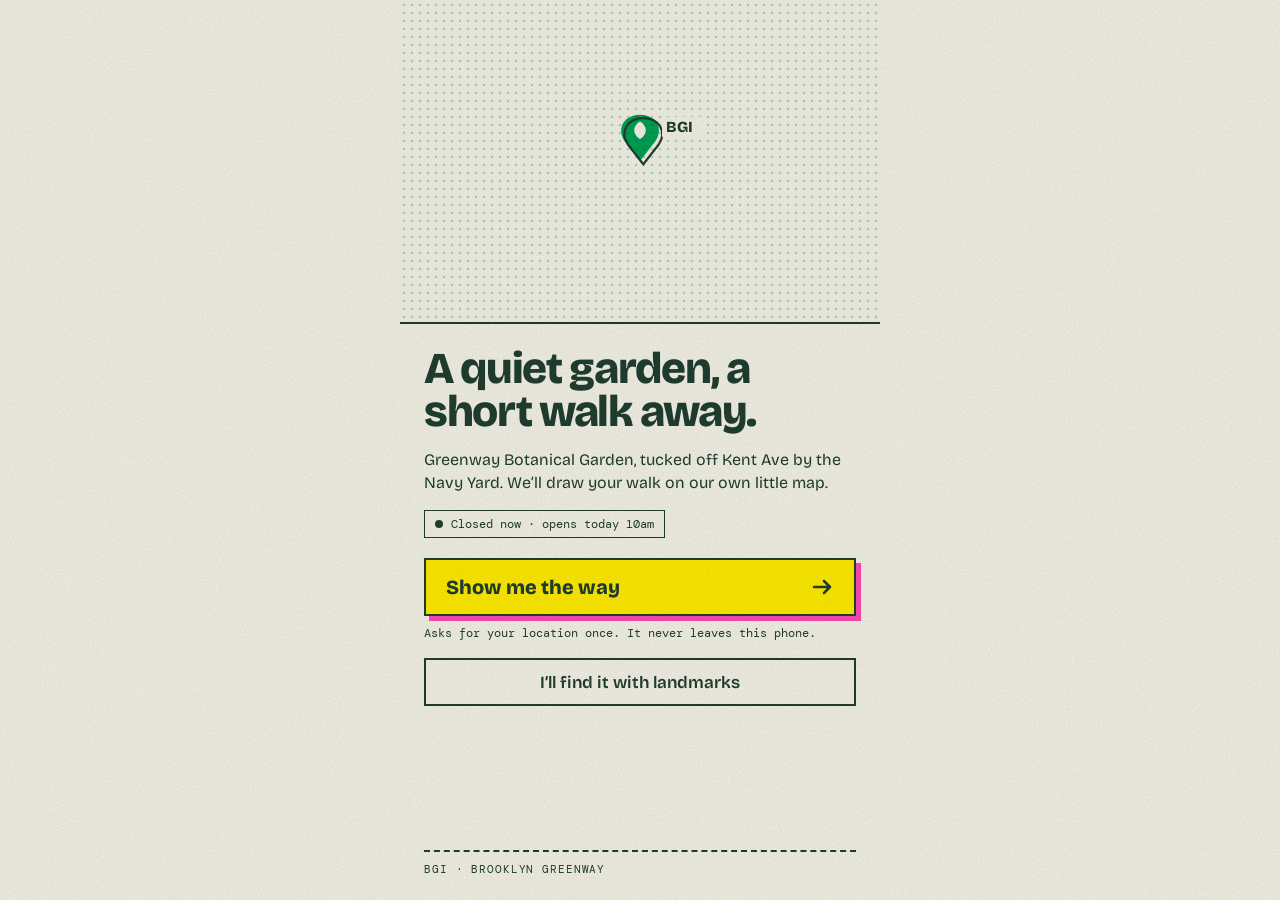
==== index.html @ 79fe9fda "Add files via upload" ====
<!doctype html>
<html lang="en">
<head>
<meta charset="utf-8">
<meta name="viewport" content="width=device-width, initial-scale=1, viewport-fit=cover">
<title>Greenway Botanical Garden — find your way</title>
<meta name="description" content="A quiet garden off Kent Ave by the Brooklyn Navy Yard. Walking directions on our own little map.">
<meta name="theme-color" content="#F4EFE4">
<link rel="preconnect" href="https://fonts.googleapis.com">
<link rel="preconnect" href="https://fonts.gstatic.com" crossorigin>
<link href="https://fonts.googleapis.com/css2?family=Bricolage+Grotesque:opsz,wght@12..96,400;12..96,600;12..96,800&family=DM+Mono:wght@400;500&display=swap" rel="stylesheet">
<link rel="stylesheet" href="style.css">
</head>
<body>
<div class="app">

<!-- A · landing -->
<section class="screen" id="s-landing">
  <div class="map h-hero" id="m-landing"></div>
  <div class="pad">
    <h1>A quiet garden, a short walk away.</h1>
    <p>Greenway Botanical Garden, tucked off Kent Ave by the Navy Yard. We’ll draw your walk on our own little map.</p>
    <div class="chip" id="open-chip"><span class="dot" aria-hidden="true"></span><span>Checking hours…</span></div>
    <div style="display:flex;flex-direction:column;gap:8px;margin-top:4px">
      <button class="btn" id="go"><span>Show me the way</span><svg aria-hidden="true" width="24" height="24" viewBox="0 0 24 24" fill="none" stroke="currentColor" stroke-width="2.5" stroke-linecap="round" stroke-linejoin="round"><path d="M4 12H20M14 6l6 6-6 6"/></svg></button>
      <p class="small">Asks for your location once. It never leaves this phone.</p>
    </div>
    <button class="btn ghost" id="landmarks">I’ll find it with landmarks</button>
    <div class="foot mono"><span>BGI · Brooklyn Greenway</span><span id="src-label"></span></div>
  </div>
</section>

<!-- B · route -->
<section class="screen" id="s-route" hidden>
  <div class="map h-route" id="m-route"></div>
  <div class="topbar">
    <button class="back" data-go="landing">← BGI</button>
    <button class="iconbtn" id="recenter" aria-label="Recenter on me"><svg aria-hidden="true" width="22" height="22" viewBox="0 0 22 22" fill="none" stroke="currentColor" stroke-width="2" stroke-linecap="round"><circle cx="11" cy="11" r="5"/><path d="M11 1v3M11 18v3M1 11h3M18 11h3"/></svg></button>
  </div>
  <div class="sheet">
    <div class="handle" aria-hidden="true"></div>
    <div class="eta">
      <div><b id="eta-min">— min</b><span class="mono" id="eta-dist">on foot</span></div>
      <span class="tag">walking</span>
    </div>
    <ol class="steps" id="steps"></ol>
    <p class="note">Map apps often miss this entrance. Turn onto Williamsburg St West from Kent Ave.</p>
    <a class="small" id="ext-walk" href="#">Prefer turn-by-turn? Open in your maps app</a>
    <div class="foot mono"><span id="gps-state">updates as you walk</span></div>
  </div>
</section>

<!-- C · almost there -->
<section class="screen" id="s-arrive" hidden>
  <div class="map h-close" id="m-arrive"></div>
  <div class="topbar"><span class="chip open mono" id="arrive-dist">nearly there</span></div>
  <div class="pad">
    <h1>You’re basically here.</h1>
    <div class="row">
      <div class="sign" role="img" aria-label="The green code sign at the entrance"><div class="a"></div><div class="b"><i></i><i></i></div><div class="post"></div></div>
      <p>Look for the <b>green code at the Williamsburg St West entrance</b>, by the brochures. Scan it with your camera to collect this season’s stamp.</p>
    </div>
    <p class="small">No bikes or dogs inside. Bike racks are free.</p>
    <div class="foot mono"><button class="back" data-go="route">← route</button><span id="arrive-hours"></span></div>
  </div>
</section>

<!-- D · too far -->
<section class="screen" id="s-far" hidden>
  <div class="pad">
    <div style="display:flex;justify-content:space-between;align-items:center"><button class="back" data-go="landing">← BGI</button><span class="mono">outside our map</span></div>
    <svg class="compass" viewBox="0 0 300 300" role="img" aria-label="Arrow pointing toward the garden" id="compass">
      <defs><pattern id="cDots" width="7" height="7" patternUnits="userSpaceOnUse"><circle cx="3.5" cy="3.5" r="1.4" fill="#1F3D30"/></pattern></defs>
      <circle cx="150" cy="150" r="128" fill="#00A95C" style="mix-blend-mode:multiply"/>
      <circle cx="160" cy="160" r="128" fill="url(#cDots)" opacity=".25"/>
      <circle cx="150" cy="150" r="140" fill="none" stroke="#1F3D30" stroke-width="2" stroke-dasharray="2 8" stroke-linecap="round"/>
      <text x="150" y="20" text-anchor="middle" fill="#1F3D30" font-size="12" font-family="DM Mono, monospace">N</text>
      <circle cx="150" cy="150" r="96" fill="#F4EFE4"/>
      <g id="needle">
        <path d="M150 40 L196 190 L150 166 L104 190Z" fill="#FFE800" style="mix-blend-mode:multiply"/>
        <path d="M156 36 L202 186 L156 162 L110 186Z" fill="#FF48B0" style="mix-blend-mode:multiply"/>
        <path d="M150 40 L196 190 L150 166 L104 190Z" fill="none" stroke="#1F3D30" stroke-width="2" stroke-linejoin="round"/>
      </g>
      <circle cx="150" cy="150" r="6" fill="#1F3D30"/>
    </svg>
    <h1 id="far-h">That way.</h1>
    <p>Too far to walk from here. Hop on one of these, then our map takes over.</p>
    <ul class="transit" id="transit"></ul>
    <a class="btn" id="ext-transit" href="#"><span>Transit in Maps</span><svg aria-hidden="true" width="24" height="24" viewBox="0 0 24 24" fill="none" stroke="currentColor" stroke-width="2.5" stroke-linecap="round" stroke-linejoin="round"><path d="M7 17L17 7M9 7h8v8"/></svg></a>
    <button class="btn ghost" id="remind">Remind me this weekend</button>
    <p class="small">Saves a calendar reminder to your phone. No account, no email.</p>
  </div>
</section>

<!-- E · landmarks (no location) -->
<section class="screen" id="s-noloc" hidden>
  <div class="map h-hero" id="m-noloc"></div>
  <div class="topbar"><button class="back" data-go="landing">← BGI</button></div>
  <div class="pad">
    <h1>Find it by landmarks.</h1>
    <p class="small" id="noloc-why" hidden></p>
    <ol class="steps">
      <li>Get to Kent Ave at Hooper St</li>
      <li>Turn right onto Williamsburg St West</li>
      <li>Entrance is between Kent &amp; Flushing</li>
    </ol>
    <div class="addr"><span id="addr-text"></span><button id="copy">Copy</button></div>
    <button class="btn" id="retry"><span>Try my location after all</span></button>
  </div>
</section>

<!-- F · at the gate (?at=gate) -->
<section class="screen" id="s-gate" hidden>
  <div class="pad">
    <div class="mono" style="display:flex;justify-content:space-between"><span>BGI · check-in</span><span id="visit-n"></span></div>
    <h1 id="gate-h">You made it.</h1>
    <p id="gate-sub"></p>
    <div class="stamp-hero" id="stamp-hero"></div>
    <div class="rating" id="rating">
      <h2>How quiet was it?</h2>
      <span class="mono" id="rating-state">one tap · anonymous</span>
      <button class="opt" data-r="pin" aria-pressed="false"><span class="g" aria-hidden="true">·</span>Pin-drop quiet</button>
      <button class="opt" data-r="hum" aria-pressed="false"><span class="g" aria-hidden="true">~</span>A soft hum</button>
      <button class="opt" data-r="busy" aria-pressed="false"><span class="g" aria-hidden="true">∴</span>Busier than I hoped</button>
    </div>
    <h2 style="margin:8px 0 0;font-size:22px;font-weight:800">Your field notebook</h2>
    <div class="book" id="book"></div>
    <p class="small" style="border:2px dashed #1F3D30;padding:12px 14px">Your stamps live on this phone, not on our server. We only count scans and taps.</p>
  </div>
</section>

<svg class="grain" aria-hidden="true" width="100%" height="100%"><filter id="grain"><feTurbulence type="fractalNoise" baseFrequency=".85" numOctaves="2" stitchTiles="stitch"/><feColorMatrix values="0 0 0 0 .12  0 0 0 0 .24  0 0 0 0 .19  0 0 0 .35 0"/></filter><rect width="100%" height="100%" filter="url(#grain)"/></svg>
<p class="visually-hidden" aria-live="polite" id="live"></p>
</div>
<script src="config.js"></script>
<script src="map.js"></script>
<script src="app.js"></script>
</body>
</html>
---- style.css ----
:root {
  --paper: #F4EFE4;
  --ink: #1F3D30;
  --green: #00A95C;
  --pink: #FF48B0;
  --yellow: #FFE800;
  --mono: 'DM Mono', ui-monospace, monospace;
  --sans: 'Bricolage Grotesque', system-ui, sans-serif;
}
* { box-sizing: border-box; }
html, body { margin: 0; background: var(--paper); color: var(--ink); font-family: var(--sans); }
body { min-height: 100dvh; }
a { color: var(--ink); }
a:hover { color: #00754A; }
button { font: inherit; color: inherit; }

.app { position: relative; max-width: 480px; margin: 0 auto; min-height: 100dvh; overflow-x: hidden; }
.screen { min-height: 100dvh; display: flex; flex-direction: column; }
.screen[hidden] { display: none; }

/* paper grain over everything */
.grain { position: fixed; inset: 0; pointer-events: none; mix-blend-mode: multiply; opacity: .5; z-index: 50; }

.pad { padding: 24px; display: flex; flex-direction: column; gap: 16px; flex: 1; }
.mono { font-family: var(--mono); font-size: 11px; letter-spacing: .08em; text-transform: uppercase; }
.small { font-family: var(--mono); font-size: 12px; line-height: 1.5; margin: 0; }
h1 { margin: 0; font-size: clamp(34px, 10vw, 44px); font-weight: 800; line-height: .97; letter-spacing: -.03em; }
p { margin: 0; font-size: 16px; line-height: 1.4; }

.chip { align-self: flex-start; display: inline-flex; align-items: center; gap: 8px; border: 1.5px solid var(--ink); padding: 5px 10px; background: var(--paper); font-family: var(--mono); font-size: 12px; }
.chip.open { background: var(--yellow); }
.chip .dot { width: 8px; height: 8px; border-radius: 50%; background: var(--ink); }
.topbar { position: absolute; left: 16px; right: 16px; top: 16px; display: flex; justify-content: space-between; align-items: center; z-index: 5; }

.btn { min-height: 58px; display: flex; align-items: center; justify-content: space-between; gap: 12px; padding: 0 20px; background: var(--yellow); border: 2px solid var(--ink); box-shadow: 5px 5px 0 var(--pink); font-size: 20px; font-weight: 800; text-decoration: none; color: var(--ink); cursor: pointer; width: 100%; text-align: left; }
.btn:active { transform: translate(3px, 3px); box-shadow: 2px 2px 0 var(--pink); }
.btn.ghost { min-height: 48px; justify-content: center; background: var(--paper); box-shadow: none; font-size: 17px; font-weight: 600; }
.iconbtn { width: 44px; height: 44px; display: flex; align-items: center; justify-content: center; background: var(--paper); border: 2px solid var(--ink); cursor: pointer; }
.back { font-family: var(--mono); font-size: 11px; letter-spacing: .1em; text-transform: uppercase; background: var(--paper); border: 1.5px solid var(--ink); padding: 8px 10px; text-decoration: none; cursor: pointer; }

.map { position: relative; width: 100%; border-bottom: 2px solid var(--ink); overflow: hidden; background: var(--paper); flex-shrink: 0; }
.map svg { display: block; }
.map.h-hero { height: 36dvh; min-height: 240px; }
.map.h-route { height: 56dvh; min-height: 360px; }
.map.h-close { height: 44dvh; min-height: 300px; }

.sheet { flex: 1; margin-top: -24px; position: relative; z-index: 2; background: var(--paper); border-top: 2px solid var(--ink); padding: 12px 24px 24px; display: flex; flex-direction: column; gap: 12px; }
.handle { align-self: center; width: 44px; height: 4px; background: var(--ink); opacity: .4; }
.eta { display: flex; justify-content: space-between; align-items: flex-end; }
.eta b { font-size: 32px; font-weight: 800; line-height: 1; letter-spacing: -.02em; display: block; }
.tag { font-family: var(--mono); font-size: 11px; letter-spacing: .08em; text-transform: uppercase; background: var(--yellow); padding: 3px 6px; }

.steps { margin: 0; padding: 0; list-style: none; display: flex; flex-direction: column; gap: 10px; counter-reset: s; }
.steps li { display: flex; gap: 12px; align-items: center; font-size: 16px; line-height: 1.3; }
.steps li::before { counter-increment: s; content: counter(s); width: 26px; height: 26px; flex-shrink: 0; border: 2px solid var(--ink); border-radius: 50%; display: flex; align-items: center; justify-content: center; font-family: var(--mono); font-size: 12px; }
.steps .m { font-family: var(--mono); font-size: 11px; opacity: .8; margin-left: 4px; white-space: nowrap; }
.note { font-family: var(--mono); font-size: 11px; line-height: 1.5; background: var(--yellow); padding: 6px 8px; margin: 0; }
.foot { margin-top: auto; display: flex; justify-content: space-between; align-items: center; border-top: 2px dashed var(--ink); padding-top: 10px; }

.sign { position: relative; width: 92px; height: 104px; flex-shrink: 0; }
.sign .a { position: absolute; left: 6px; top: 6px; width: 84px; height: 84px; background: var(--pink); mix-blend-mode: multiply; }
.sign .b { position: absolute; left: 0; top: 0; width: 84px; height: 84px; background: var(--green); mix-blend-mode: multiply; padding: 12px; display: grid; grid-template-columns: 1fr 1fr; gap: 24px; }
.sign .b i { border: 6px solid var(--ink); }
.sign .post { position: absolute; left: 38px; top: 84px; width: 8px; height: 20px; background: var(--ink); }
.row { display: flex; gap: 14px; align-items: center; }

.compass { width: min(62vw, 230px); align-self: center; }
.transit { margin: 0; padding: 0; list-style: none; border: 2px solid var(--ink); font-family: var(--mono); font-size: 13px; }
.transit li { display: flex; justify-content: space-between; gap: 10px; padding: 8px 12px; border-bottom: 1.5px dashed var(--ink); }
.transit li:last-child { border-bottom: 0; }

.addr { display: flex; align-items: center; justify-content: space-between; gap: 12px; border: 2px solid var(--ink); padding: 10px 12px; }
.addr span { font-family: var(--mono); font-size: 13px; line-height: 1.4; }
.addr button { min-height: 44px; padding: 0 14px; background: var(--paper); border: 2px solid var(--ink); font-family: var(--mono); font-size: 12px; letter-spacing: .06em; text-transform: uppercase; cursor: pointer; }
.addr button.done { background: var(--yellow); }

.stamp-hero { display: flex; justify-content: center; }
.rating { border: 2px solid var(--ink); padding: 16px; display: flex; flex-direction: column; gap: 10px; }
.rating h2 { margin: 0; font-size: 22px; font-weight: 800; }
.rating .opt { min-height: 44px; display: flex; align-items: center; gap: 12px; padding: 0 14px; border: 2px solid var(--ink); background: var(--paper); font-size: 16px; font-weight: 600; text-align: left; cursor: pointer; }
.rating .opt[aria-pressed="true"] { background: var(--yellow); box-shadow: 4px 4px 0 var(--pink); }
.rating .g { width: 22px; font-family: var(--mono); }
.book { display: grid; grid-template-columns: repeat(2, minmax(0, 1fr)); gap: 8px; justify-items: center; }
.stamp { display: flex; flex-direction: column; align-items: center; gap: 6px; font-family: var(--mono); font-size: 11px; letter-spacing: .08em; text-transform: uppercase; }

.loading { position: absolute; inset: 0; display: flex; align-items: center; justify-content: center; font-family: var(--mono); font-size: 12px; letter-spacing: .08em; text-transform: uppercase; }
.loading span { background: var(--paper); border: 1.5px solid var(--ink); padding: 8px 12px; animation: blink 1s steps(2) infinite; }
@keyframes blink { 50% { opacity: .4; } }
.visually-hidden { position: absolute; width: 1px; height: 1px; overflow: hidden; clip: rect(0 0 0 0); }
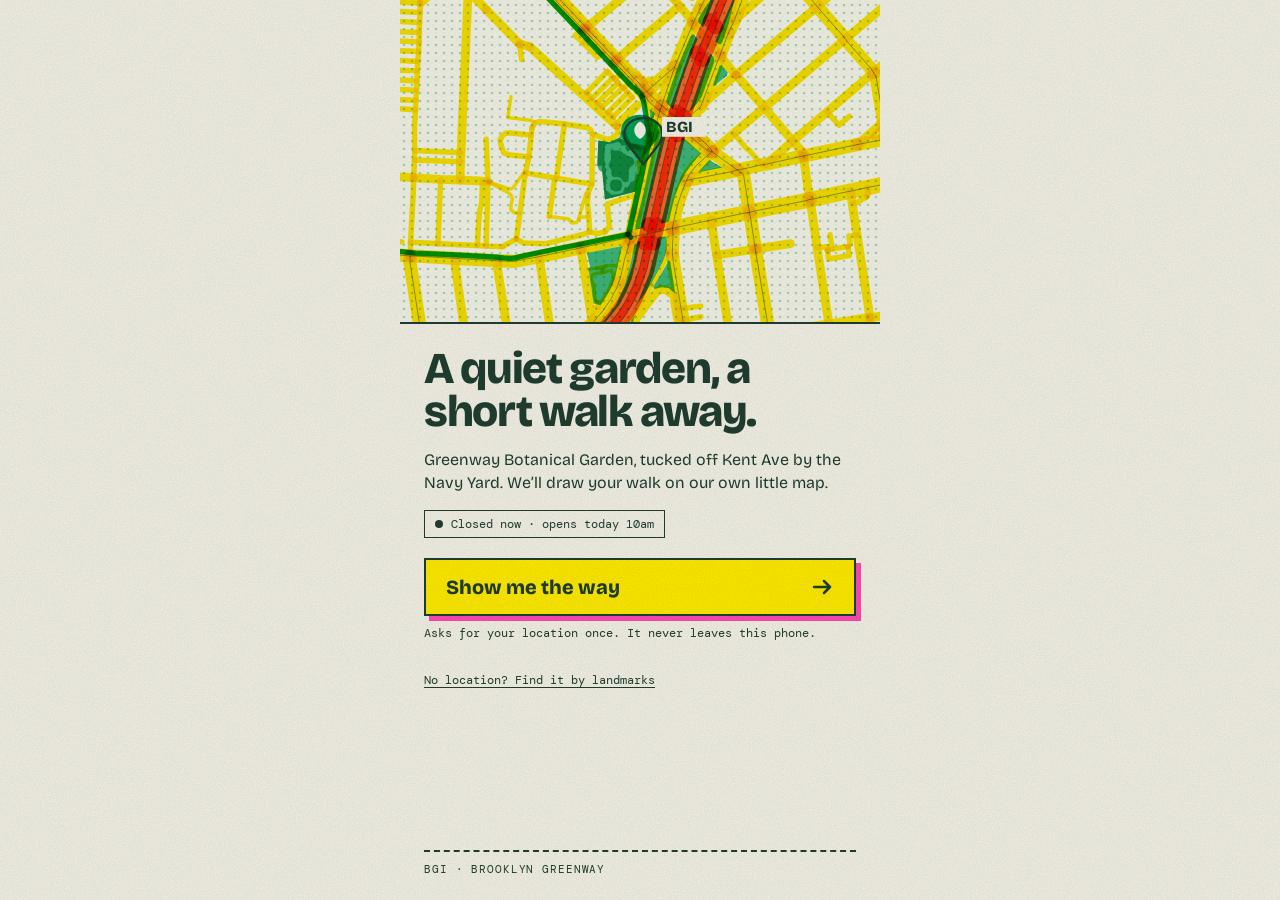
==== commit 5653dbe7: "Wayfinder flow: seeking compass, live arrow, self-drawing map" ====
--- a/index.html
+++ b/index.html
@@ -25,16 +25,68 @@
       <button class="btn" id="go"><span>Show me the way</span><svg aria-hidden="true" width="24" height="24" viewBox="0 0 24 24" fill="none" stroke="currentColor" stroke-width="2.5" stroke-linecap="round" stroke-linejoin="round"><path d="M4 12H20M14 6l6 6-6 6"/></svg></button>
       <p class="small">Asks for your location once. It never leaves this phone.</p>
     </div>
-    <button class="btn ghost" id="landmarks">I’ll find it with landmarks</button>
+    <button class="linkbtn" id="landmarks">No location? Find it by landmarks</button>
     <div class="foot mono"><span>BGI · Brooklyn Greenway</span><span id="src-label"></span></div>
+  </div>
+</section>
+
+<!-- A2 · compass finding its way -->
+<section class="screen seek" id="s-seek" hidden>
+  <div class="pad center">
+    <span class="mono">BGI · wayfinder</span>
+    <svg class="bigcompass" viewBox="0 0 300 300" role="img" aria-label="A compass searching for the garden" id="seek-compass">
+      <defs><pattern id="sDots" width="7" height="7" patternUnits="userSpaceOnUse"><circle cx="3.5" cy="3.5" r="1.4" fill="#1F3D30"/></pattern></defs>
+      <circle cx="158" cy="156" r="132" fill="#FF48B0" style="mix-blend-mode:multiply" class="seek-ink"/>
+      <circle cx="150" cy="150" r="132" fill="#00A95C"/>
+      <circle cx="160" cy="160" r="132" fill="url(#sDots)" opacity=".22"/>
+      <circle cx="150" cy="150" r="100" fill="#F4EFE4"/>
+      <g class="ticks" stroke="#1F3D30" stroke-width="2" stroke-linecap="round">
+        <path d="M150 54v12M150 234v12M54 150h12M234 150h12"/>
+        <path d="M218 82l-6 6M82 218l6-6M82 82l6 6M218 218l-6-6" opacity=".5"/>
+      </g>
+      <g font-family="DM Mono, monospace" font-size="13" fill="#1F3D30" text-anchor="middle">
+        <text x="150" y="38" fill="#F4EFE4">N</text><text x="150" y="274" fill="#F4EFE4">S</text>
+        <text x="270" y="155" fill="#F4EFE4">E</text><text x="30" y="155" fill="#F4EFE4">W</text>
+      </g>
+      <g id="seek-needle" class="needle searching">
+        <path d="M150 62 L172 150 L150 140 L128 150Z" fill="#FF48B0" style="mix-blend-mode:multiply"/>
+        <path d="M150 238 L172 150 L150 160 L128 150Z" fill="#FFE800" style="mix-blend-mode:multiply"/>
+        <path d="M150 62 L172 150 L150 238 L128 150Z" fill="none" stroke="#1F3D30" stroke-width="2" stroke-linejoin="round"/>
+      </g>
+      <circle cx="150" cy="150" r="7" fill="#1F3D30"/>
+    </svg>
+    <p class="seek-line" id="seek-line" aria-live="polite">Finding you…</p>
+    <p class="small">Your location stays on this phone.</p>
+  </div>
+</section>
+
+<!-- A3 · big arrow -->
+<section class="screen" id="s-arrow" hidden>
+  <div class="pad">
+    <div style="display:flex;justify-content:space-between;align-items:center"><button class="back" data-go="landing">← BGI</button><span class="mono" id="arrow-mode">north is up</span></div>
+    <div class="arrowwrap">
+      <svg viewBox="0 0 300 300" class="bigarrow" role="img" aria-label="Arrow pointing toward the garden" id="bigarrow">
+        <g id="arrow-rot">
+          <path d="M150 18 L250 150 L190 150 L190 282 L110 282 L110 150 L50 150Z" fill="#FFE800" style="mix-blend-mode:multiply" transform="translate(9 7)"/>
+          <path d="M150 18 L250 150 L190 150 L190 282 L110 282 L110 150 L50 150Z" fill="#FF48B0" style="mix-blend-mode:multiply"/>
+          <path d="M150 18 L250 150 L190 150 L190 282 L110 282 L110 150 L50 150Z" fill="none" stroke="#1F3D30" stroke-width="3" stroke-linejoin="round"/>
+          <path d="M150 64 V 250" stroke="#F4EFE4" stroke-width="3" stroke-dasharray="2 10" stroke-linecap="round"/>
+        </g>
+      </svg>
+    </div>
+    <h1 id="arrow-h">That way.</h1>
+    <p id="arrow-sub"></p>
+    <button class="btn" id="draw-map"><span>Draw my map</span><svg aria-hidden="true" width="24" height="24" viewBox="0 0 24 24" fill="none" stroke="currentColor" stroke-width="2.5" stroke-linecap="round" stroke-linejoin="round"><path d="M3 17c4-1 4-9 9-9s5 8 9 7"/><circle cx="3" cy="17" r="1.5"/><circle cx="21" cy="15" r="1.5"/></svg></button>
+    <div class="altlinks"><a id="arrow-gmaps" href="#">Open in Google Maps</a><button class="linkbtn" id="arrow-landmarks">Landmark view</button></div>
   </div>
 </section>
 
 <!-- B · route -->
 <section class="screen" id="s-route" hidden>
   <div class="map h-route" id="m-route"></div>
+  <div class="ticket mono" id="ticket" aria-hidden="true"></div>
   <div class="topbar">
-    <button class="back" data-go="landing">← BGI</button>
+    <button class="back" data-go="arrow">← arrow</button>
     <button class="iconbtn" id="recenter" aria-label="Recenter on me"><svg aria-hidden="true" width="22" height="22" viewBox="0 0 22 22" fill="none" stroke="currentColor" stroke-width="2" stroke-linecap="round"><circle cx="11" cy="11" r="5"/><path d="M11 1v3M11 18v3M1 11h3M18 11h3"/></svg></button>
   </div>
   <div class="sheet">
@@ -45,7 +97,7 @@
     </div>
     <ol class="steps" id="steps"></ol>
     <p class="note">Map apps often miss this entrance. Turn onto Williamsburg St West from Kent Ave.</p>
-    <a class="small" id="ext-walk" href="#">Prefer turn-by-turn? Open in your maps app</a>
+    <div class="altlinks"><a id="ext-walk" href="#">Open in Google Maps</a><button class="linkbtn" id="route-landmarks">Landmark view</button></div>
     <div class="foot mono"><span id="gps-state">updates as you walk</span></div>
   </div>
 </section>
@@ -95,7 +147,7 @@
 <!-- E · landmarks (no location) -->
 <section class="screen" id="s-noloc" hidden>
   <div class="map h-hero" id="m-noloc"></div>
-  <div class="topbar"><button class="back" data-go="landing">← BGI</button></div>
+  <div class="topbar"><button class="back" data-go="prev">← back</button></div>
   <div class="pad">
     <h1>Find it by landmarks.</h1>
     <p class="small" id="noloc-why" hidden></p>
--- a/style.css
+++ b/style.css
@@ -86,4 +86,47 @@
 .loading { position: absolute; inset: 0; display: flex; align-items: center; justify-content: center; font-family: var(--mono); font-size: 12px; letter-spacing: .08em; text-transform: uppercase; }
 .loading span { background: var(--paper); border: 1.5px solid var(--ink); padding: 8px 12px; animation: blink 1s steps(2) infinite; }
 @keyframes blink { 50% { opacity: .4; } }
+.linkbtn { background: none; border: 0; padding: 8px 0; min-height: 44px; font-family: var(--mono); font-size: 12px; text-decoration: underline; text-underline-offset: 3px; cursor: pointer; align-self: flex-start; color: var(--ink); }
+.altlinks { display: flex; flex-wrap: wrap; justify-content: space-between; align-items: center; gap: 8px 16px; font-family: var(--mono); font-size: 12px; }
+.altlinks a { display: inline-flex; align-items: center; min-height: 44px; text-underline-offset: 3px; }
+
+/* compass seeking */
+.seek .center { align-items: center; justify-content: center; text-align: center; gap: 22px; }
+.bigcompass { width: min(78vw, 320px); overflow: visible; }
+.seek-line { font-size: 22px; font-weight: 800; letter-spacing: -.01em; min-height: 1.4em; }
+.needle { transform-origin: 150px 150px; }
+.needle.searching { animation: seek 2.4s cubic-bezier(.45,.05,.55,.95) infinite; }
+.needle.locked { transition: transform 1.1s cubic-bezier(.2, 1.6, .4, 1); }
+@keyframes seek {
+  0% { transform: rotate(0deg); } 30% { transform: rotate(250deg); } 45% { transform: rotate(205deg); }
+  70% { transform: rotate(470deg); } 85% { transform: rotate(430deg); } 100% { transform: rotate(720deg); }
+}
+.seek-ink { animation: jitter .18s steps(2) infinite; }
+@keyframes jitter { 50% { transform: translate(-3px, 2px); } }
+.bigcompass.found .seek-ink { animation: none; }
+
+/* big arrow */
+.arrowwrap { display: flex; justify-content: center; padding: 8px 0; }
+.bigarrow { width: min(70vw, 280px); overflow: visible; }
+#arrow-rot { transform-origin: 150px 150px; transition: transform .35s ease-out; }
+#bigarrow.enter #arrow-rot { animation: arrowin .7s cubic-bezier(.2, 1.4, .4, 1) both; }
+@keyframes arrowin { from { opacity: 0; transform: scale(.4) rotate(var(--rot, 0deg)); } }
+
+/* the map drawing itself */
+.ticket { position: absolute; z-index: 4; right: 16px; top: max(calc(56dvh - 84px), 276px); background: var(--paper); border: 1.5px solid var(--ink); padding: 6px 9px; font-size: 10px; line-height: 1.5; transform: rotate(3deg); box-shadow: 3px 3px 0 var(--yellow); }
+.ticket:empty { display: none; }
+.anim .m-streets { animation: fadein .9s ease both; }
+.anim .m-route { stroke-dasharray: 1; stroke-dashoffset: 1; animation: draw 2.4s .7s cubic-bezier(.5,0,.3,1) forwards; }
+.anim .m-route2 { opacity: 0; animation: fadein .5s 3s forwards; }
+.anim .m-pop { opacity: 0; animation: fadein .3s both; }
+.anim .m-pin { opacity: 0; animation: fadein .4s 3s forwards; }
+.anim .m-you { animation: fadein .4s .3s both; }
+.anim + .ticket, .ticket.anim { animation: stampin .5s 3.2s cubic-bezier(.2, 1.6, .4, 1) both; }
+@keyframes draw { to { stroke-dashoffset: 0; } }
+@keyframes fadein { from { opacity: 0; } to { opacity: 1; } }
+@keyframes stampin { from { opacity: 0; transform: rotate(3deg) scale(1.8); } to { opacity: 1; transform: rotate(3deg) scale(1); } }
+@media (prefers-reduced-motion: reduce) {
+  .needle.searching, .seek-ink, .anim .m-streets, .anim .m-route, .anim .m-route2, .anim .m-pop, .anim .m-pin, .anim .m-you, .ticket.anim, #bigarrow.enter #arrow-rot { animation: none !important; opacity: 1 !important; stroke-dashoffset: 0 !important; }
+}
+
 .visually-hidden { position: absolute; width: 1px; height: 1px; overflow: hidden; clip: rect(0 0 0 0); }
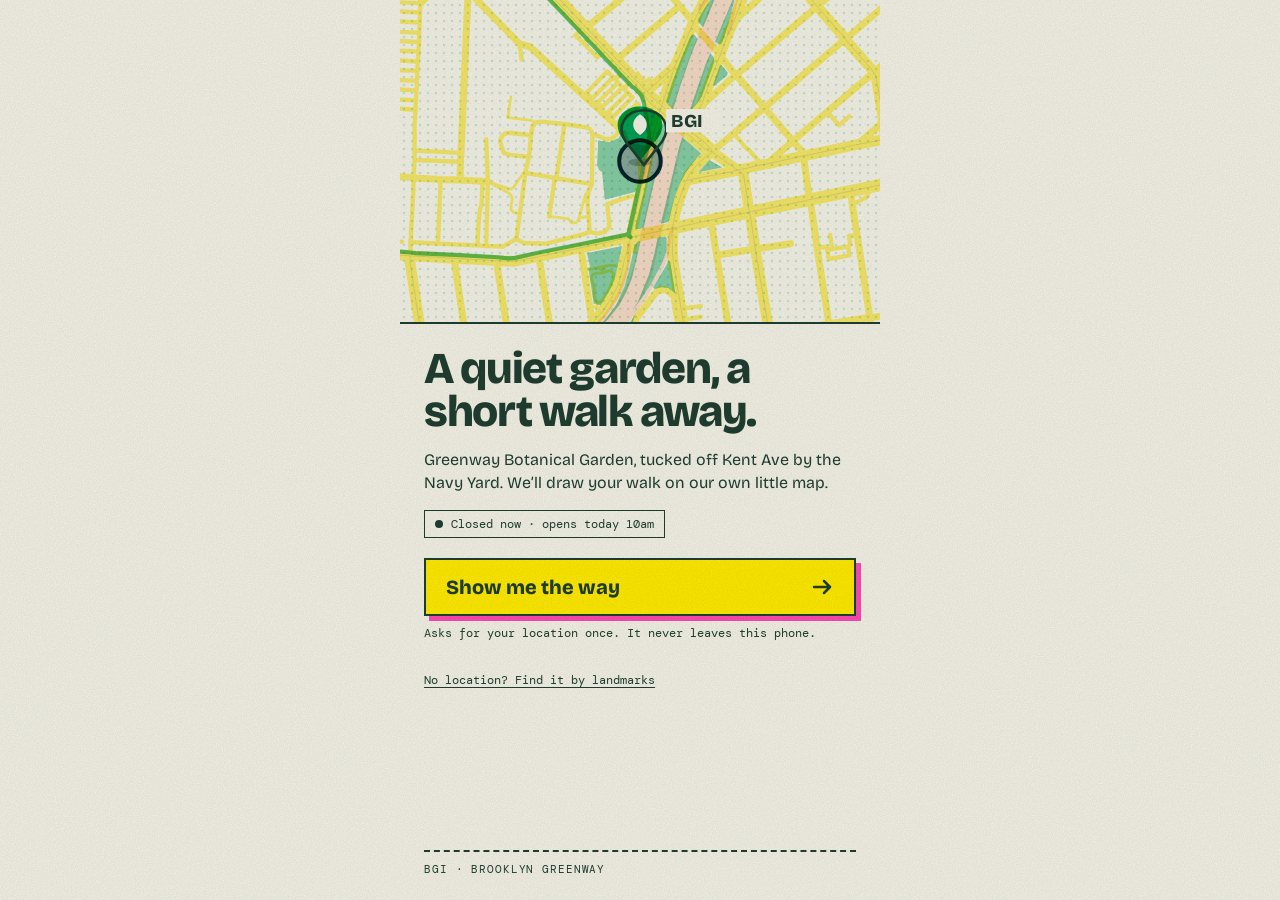
==== commit f05711f2: "Calmer map, pulsing BGI pin, ?tune=1 style panel" ====
--- a/index.html
+++ b/index.html
@@ -9,7 +9,7 @@
 <link rel="preconnect" href="https://fonts.googleapis.com">
 <link rel="preconnect" href="https://fonts.gstatic.com" crossorigin>
 <link href="https://fonts.googleapis.com/css2?family=Bricolage+Grotesque:opsz,wght@12..96,400;12..96,600;12..96,800&family=DM+Mono:wght@400;500&display=swap" rel="stylesheet">
-<link rel="stylesheet" href="style.css">
+<link rel="stylesheet" href="style.css?v=2026-11-17c">
 </head>
 <body>
 <div class="app">
@@ -184,8 +184,8 @@
 <svg class="grain" aria-hidden="true" width="100%" height="100%"><filter id="grain"><feTurbulence type="fractalNoise" baseFrequency=".85" numOctaves="2" stitchTiles="stitch"/><feColorMatrix values="0 0 0 0 .12  0 0 0 0 .24  0 0 0 0 .19  0 0 0 .35 0"/></filter><rect width="100%" height="100%" filter="url(#grain)"/></svg>
 <p class="visually-hidden" aria-live="polite" id="live"></p>
 </div>
-<script src="config.js"></script>
-<script src="map.js"></script>
-<script src="app.js"></script>
+<script src="config.js?v=2026-11-17c"></script>
+<script src="map.js?v=2026-11-17c"></script>
+<script src="app.js?v=2026-11-17c"></script>
 </body>
 </html>
--- a/style.css
+++ b/style.css
@@ -116,16 +116,27 @@
 .ticket { position: absolute; z-index: 4; right: 16px; top: max(calc(56dvh - 84px), 276px); background: var(--paper); border: 1.5px solid var(--ink); padding: 6px 9px; font-size: 10px; line-height: 1.5; transform: rotate(3deg); box-shadow: 3px 3px 0 var(--yellow); }
 .ticket:empty { display: none; }
 .anim .m-streets { animation: fadein .9s ease both; }
-.anim .m-route { stroke-dasharray: 1; stroke-dashoffset: 1; animation: draw 2.4s .7s cubic-bezier(.5,0,.3,1) forwards; }
-.anim .m-route2 { opacity: 0; animation: fadein .5s 3s forwards; }
+.anim .m-route { stroke-dasharray: 1; stroke-dashoffset: 1; animation: draw var(--draw, 2.4s) .7s cubic-bezier(.5,0,.3,1) forwards; }
+.anim .m-route2 { opacity: 0; animation: fadein .5s calc(var(--draw, 2.4s) + .6s) forwards; }
 .anim .m-pop { opacity: 0; animation: fadein .3s both; }
-.anim .m-pin { opacity: 0; animation: fadein .4s 3s forwards; }
+.anim .m-pin { transform-box: fill-box; transform-origin: 50% 100%; animation: pindrop .7s calc(var(--draw, 2.4s) + .5s) cubic-bezier(.2, 1.7, .4, 1) both; }
 .anim .m-you { animation: fadein .4s .3s both; }
-.anim + .ticket, .ticket.anim { animation: stampin .5s 3.2s cubic-bezier(.2, 1.6, .4, 1) both; }
+.ticket.anim { animation: stampin .5s var(--ticket-delay, 3.2s) cubic-bezier(.2, 1.6, .4, 1) both; }
 @keyframes draw { to { stroke-dashoffset: 0; } }
 @keyframes fadein { from { opacity: 0; } to { opacity: 1; } }
 @keyframes stampin { from { opacity: 0; transform: rotate(3deg) scale(1.8); } to { opacity: 1; transform: rotate(3deg) scale(1); } }
+
+/* the BGI pin: riso pulse rings + a gentle bob */
+.m-pulse { transform-box: fill-box; transform-origin: center; animation: pulse 2.4s ease-out infinite; }
+.m-pulse.b { animation-delay: .8s; }
+.m-pulse.c { animation-delay: 1.6s; }
+.m-bob { animation: bob 2.4s ease-in-out infinite; }
+@keyframes pulse { 0% { transform: scale(.4); opacity: .95; } 100% { transform: scale(3.6); opacity: 0; } }
+@keyframes bob { 0%, 100% { transform: translateY(0); } 50% { transform: translateY(-6px); } }
+@keyframes pindrop { 0% { opacity: 0; transform: translateY(-40px) scale(.5); } 60% { opacity: 1; } 100% { opacity: 1; transform: none; } }
 @media (prefers-reduced-motion: reduce) {
+  .m-pulse, .m-bob { animation: none !important; }
+  .m-pulse { opacity: 0 !important; }
   .needle.searching, .seek-ink, .anim .m-streets, .anim .m-route, .anim .m-route2, .anim .m-pop, .anim .m-pin, .anim .m-you, .ticket.anim, #bigarrow.enter #arrow-rot { animation: none !important; opacity: 1 !important; stroke-dashoffset: 0 !important; }
 }
 
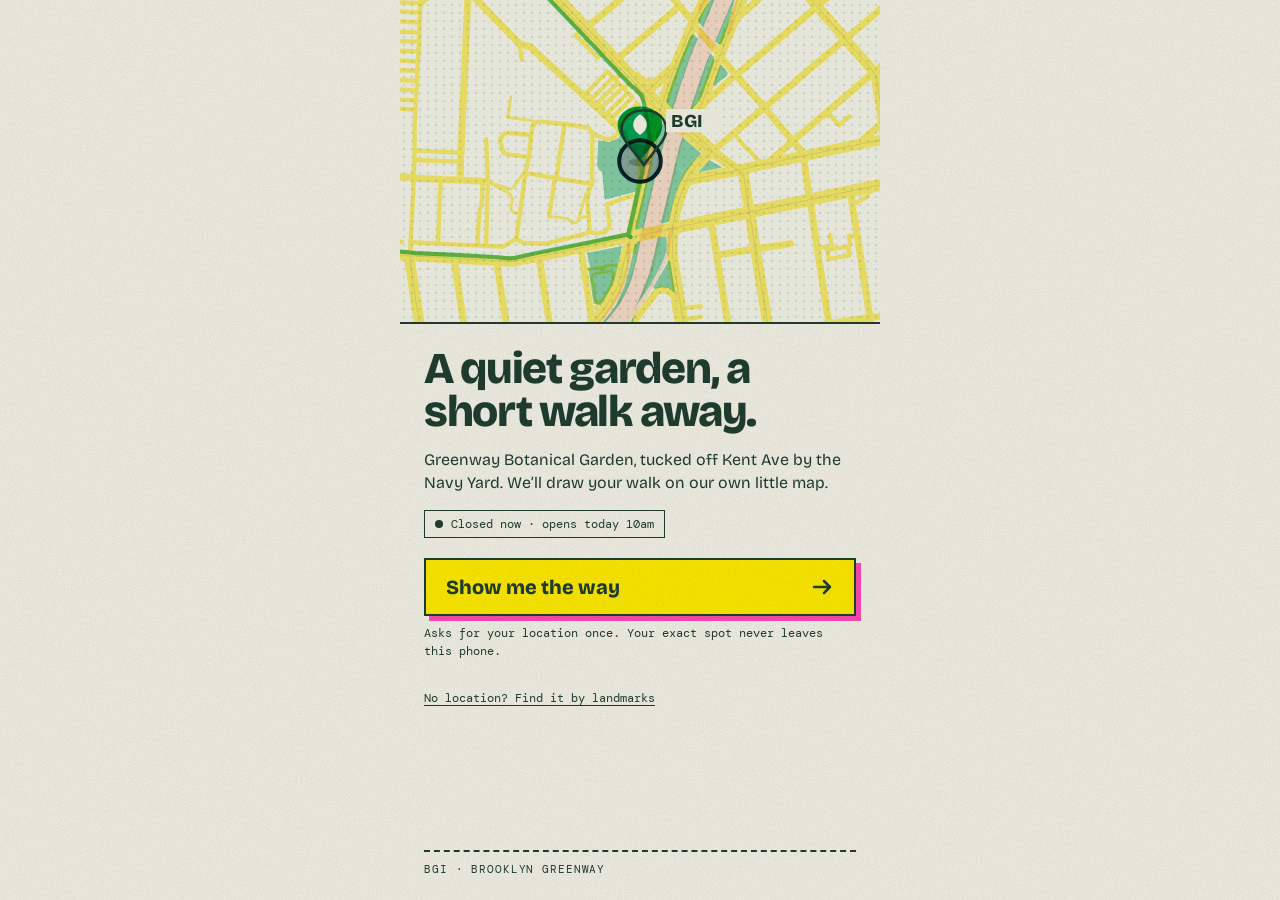
==== commit 71a6ca4b: "Privacy copy: exact spot stays on phone; bump version" ====
--- a/index.html
+++ b/index.html
@@ -9,7 +9,7 @@
 <link rel="preconnect" href="https://fonts.googleapis.com">
 <link rel="preconnect" href="https://fonts.gstatic.com" crossorigin>
 <link href="https://fonts.googleapis.com/css2?family=Bricolage+Grotesque:opsz,wght@12..96,400;12..96,600;12..96,800&family=DM+Mono:wght@400;500&display=swap" rel="stylesheet">
-<link rel="stylesheet" href="style.css?v=2026-11-17c">
+<link rel="stylesheet" href="style.css?v=2026-11-17d">
 </head>
 <body>
 <div class="app">
@@ -23,7 +23,7 @@
     <div class="chip" id="open-chip"><span class="dot" aria-hidden="true"></span><span>Checking hours…</span></div>
     <div style="display:flex;flex-direction:column;gap:8px;margin-top:4px">
       <button class="btn" id="go"><span>Show me the way</span><svg aria-hidden="true" width="24" height="24" viewBox="0 0 24 24" fill="none" stroke="currentColor" stroke-width="2.5" stroke-linecap="round" stroke-linejoin="round"><path d="M4 12H20M14 6l6 6-6 6"/></svg></button>
-      <p class="small">Asks for your location once. It never leaves this phone.</p>
+      <p class="small">Asks for your location once. Your exact spot never leaves this phone.</p>
     </div>
     <button class="linkbtn" id="landmarks">No location? Find it by landmarks</button>
     <div class="foot mono"><span>BGI · Brooklyn Greenway</span><span id="src-label"></span></div>
@@ -56,7 +56,7 @@
       <circle cx="150" cy="150" r="7" fill="#1F3D30"/>
     </svg>
     <p class="seek-line" id="seek-line" aria-live="polite">Finding you…</p>
-    <p class="small">Your location stays on this phone.</p>
+    <p class="small">Your exact spot stays on this phone.</p>
   </div>
 </section>
 
@@ -184,8 +184,8 @@
 <svg class="grain" aria-hidden="true" width="100%" height="100%"><filter id="grain"><feTurbulence type="fractalNoise" baseFrequency=".85" numOctaves="2" stitchTiles="stitch"/><feColorMatrix values="0 0 0 0 .12  0 0 0 0 .24  0 0 0 0 .19  0 0 0 .35 0"/></filter><rect width="100%" height="100%" filter="url(#grain)"/></svg>
 <p class="visually-hidden" aria-live="polite" id="live"></p>
 </div>
-<script src="config.js?v=2026-11-17c"></script>
-<script src="map.js?v=2026-11-17c"></script>
-<script src="app.js?v=2026-11-17c"></script>
+<script src="config.js?v=2026-11-17d"></script>
+<script src="map.js?v=2026-11-17d"></script>
+<script src="app.js?v=2026-11-17d"></script>
 </body>
 </html>
